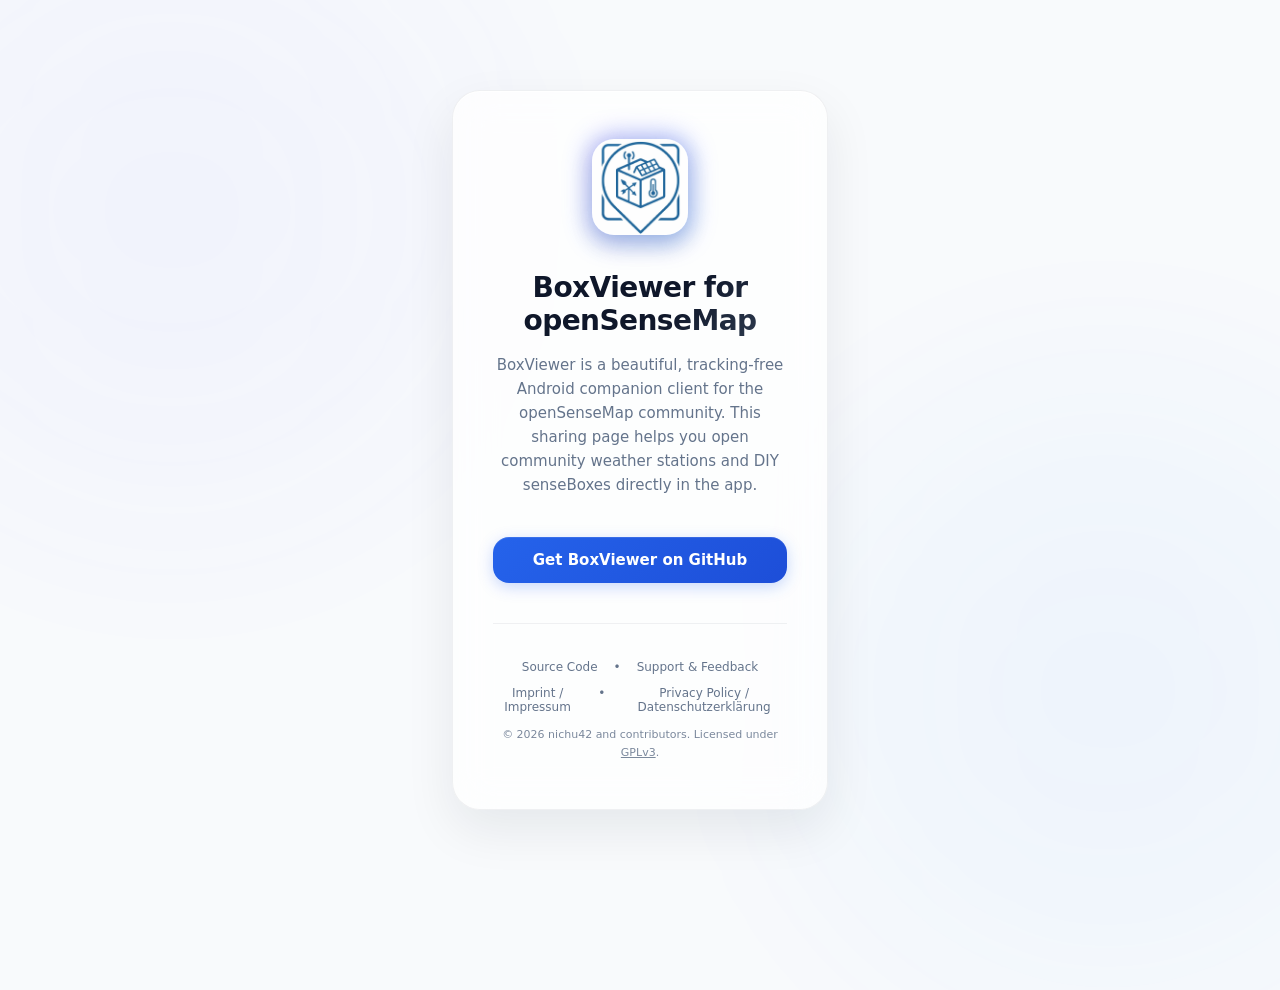
==== share/index.html @ 09bb4fe3 "Add boxviewer.app static website and deploy workflow - Add static product website under site/ (templ" ====
<!DOCTYPE html>
<html lang="en">
<head>
    <meta charset="UTF-8">
    <meta name="viewport" content="width=device-width, initial-scale=1.0">
    <meta http-equiv="Content-Security-Policy" content="default-src 'none'; img-src 'self'; style-src 'self'; script-src 'self'; base-uri 'none'; form-action 'none';">
    <title>BoxViewer | senseBox Sharing</title>

    <link rel="icon" type="image/webp" href="logo.webp">
    <link rel="stylesheet" href="styles.css">

    <!-- Open Graph Metadata for Social Previews -->
    <meta property="og:title" content="BoxViewer - senseBox Sharing">
    <meta property="og:description" content="View live sensor data from this senseBox in the BoxViewer app.">
    <meta property="og:image" content="https://share.boxviewer.app/logo.webp">
    <meta property="og:type" content="website">

    <style>
        :root {
            --bg-color: #f8fafc;
            --card-bg: rgba(255, 255, 255, 0.75);
            --card-border: rgba(15, 23, 42, 0.06);
            --card-shadow: 0 20px 50px rgba(15, 23, 42, 0.08), inset 0 1px 0 rgba(255, 255, 255, 0.9);
            --text-primary: #0f172a;
            --text-secondary: #64748b;
            --text-gradient: linear-gradient(135deg, #0f172a 60%, #334155 100%);
            --primary-accent: #2563eb;
            --primary-accent-glow: rgba(37, 99, 235, 0.25);
            --logo-shadow: 0 10px 25px rgba(15, 23, 42, 0.12);
            --footer-border: rgba(15, 23, 42, 0.06);
            --spinner-border: rgba(15, 23, 42, 0.08);
            --tag-bg: rgba(15, 23, 42, 0.03);
            --glow-color-1: rgba(99, 102, 241, 0.06);
            --glow-color-2: rgba(59, 130, 246, 0.06);
        }

        @media (prefers-color-scheme: dark) {
            :root {
                --bg-color: #0b0f19;
                --card-bg: rgba(255, 255, 255, 0.03);
                --card-border: rgba(255, 255, 255, 0.08);
                --card-shadow: 0 20px 50px rgba(0, 0, 0, 0.3), inset 0 1px 0 rgba(255, 255, 255, 0.1);
                --text-primary: #ffffff;
                --text-secondary: #94a3b8;
                --text-gradient: linear-gradient(135deg, #ffffff 60%, #cbd5e1 100%);
                --primary-accent: #3b82f6;
                --primary-accent-glow: rgba(59, 130, 246, 0.5);
                --logo-shadow: 0 10px 25px rgba(0, 0, 0, 0.4);
                --footer-border: rgba(255, 255, 255, 0.05);
                --spinner-border: rgba(255, 255, 255, 0.1);
                --tag-bg: rgba(255, 255, 255, 0.04);
                --glow-color-1: rgba(99, 102, 241, 0.15);
                --glow-color-2: rgba(59, 130, 246, 0.15);
            }
        }

        * {
            box-sizing: border-box;
            margin: 0;
            padding: 0;
        }

        body {
            font-family: system-ui, -apple-system, BlinkMacSystemFont, "Segoe UI", Roboto, Helvetica, Arial, sans-serif;
            background-color: var(--bg-color);
            color: var(--text-primary);
            min-height: 100vh;
            display: flex;
            align-items: center;
            justify-content: center;
            overflow: hidden;
            position: relative;
            transition: background-color 0.4s ease, color 0.4s ease;
        }

        /* Animated background glows */
        .ambient-glow {
            position: absolute;
            width: 600px;
            height: 600px;
            border-radius: 50%;
            filter: blur(120px);
            z-index: 0;
            pointer-events: none;
            opacity: 0.8;
            transition: background 0.4s ease;
        }

        .glow-1 {
            background: var(--glow-color-1);
            top: -10%;
            left: -10%;
            animation: floatGlow1 20s infinite alternate ease-in-out;
        }

        .glow-2 {
            background: var(--glow-color-2);
            bottom: -10%;
            right: -10%;
            animation: floatGlow2 20s infinite alternate ease-in-out;
        }

        @keyframes floatGlow1 {
            0% { transform: translate(0, 0) scale(1); }
            100% { transform: translate(100px, 50px) scale(1.2); }
        }

        @keyframes floatGlow2 {
            0% { transform: translate(0, 0) scale(1.2); }
            100% { transform: translate(-100px, -50px) scale(1); }
        }

        .container {
            position: relative;
            z-index: 1;
            width: 100%;
            max-width: 440px;
            padding: 2rem;
        }

        .card {
            background: var(--card-bg);
            border: 1px solid var(--card-border);
            backdrop-filter: blur(20px);
            -webkit-backdrop-filter: blur(20px);
            border-radius: 28px;
            padding: 3rem 2.5rem;
            text-align: center;
            box-shadow: var(--card-shadow);
            animation: cardAppear 0.8s cubic-bezier(0.16, 1, 0.3, 1) forwards;
            opacity: 0;
            transform: translateY(20px);
            transition: background 0.4s ease, border-color 0.4s ease, box-shadow 0.4s ease;
        }

        @keyframes cardAppear {
            to {
                opacity: 1;
                transform: translateY(0);
            }
        }

        .logo-container {
            position: relative;
            display: inline-block;
            margin-bottom: 2rem;
        }

        .logo {
            width: 96px;
            height: 96px;
            border-radius: 22px;
            position: relative;
            z-index: 2;
            box-shadow: var(--logo-shadow);
            animation: logoPulse 4s infinite ease-in-out;
            transition: box-shadow 0.4s ease;
        }

        .logo-glow {
            position: absolute;
            top: -4px;
            left: -4px;
            right: -4px;
            bottom: -4px;
            background: linear-gradient(135deg, #6366f1, #3b82f6);
            border-radius: 26px;
            filter: blur(12px);
            z-index: 1;
            opacity: 0.5;
            animation: glowPulse 4s infinite ease-in-out;
        }

        @keyframes logoPulse {
            0%, 100% { transform: translateY(0); }
            50% { transform: translateY(-6px); }
        }

        @keyframes glowPulse {
            0%, 100% { opacity: 0.4; transform: scale(1); }
            50% { opacity: 0.7; transform: scale(1.05); }
        }

        h1 {
            font-size: 28px;
            font-weight: 700;
            margin-bottom: 1rem;
            letter-spacing: -0.02em;
            background: var(--text-gradient);
            -webkit-background-clip: text;
            -webkit-text-fill-color: transparent;
        }

        p {
            font-size: 15px;
            color: var(--text-secondary);
            line-height: 1.6;
            margin-bottom: 2.5rem;
            font-weight: 300;
            transition: color 0.4s ease;
        }

        /* Loading spinner element */
        .spinner {
            width: 24px;
            height: 24px;
            border: 2.5px solid var(--spinner-border);
            border-top: 2.5px solid var(--primary-accent);
            border-radius: 50%;
            margin: 0 auto 2rem auto;
            animation: spin 1s linear infinite;
            display: none;
            transition: border-color 0.4s ease;
        }

        @keyframes spin {
            to { transform: rotate(360deg); }
        }

        .btn {
            display: flex;
            align-items: center;
            justify-content: center;
            width: 100%;
            background: linear-gradient(135deg, #2563eb, #1d4ed8);
            color: white;
            padding: 14px 28px;
            border-radius: 16px;
            text-decoration: none;
            font-weight: 600;
            font-size: 15px;
            transition: all 0.3s cubic-bezier(0.16, 1, 0.3, 1);
            box-shadow: 0 4px 15px var(--primary-accent-glow), inset 0 1px 0 rgba(255, 255, 255, 0.1);
        }

        .btn:hover {
            transform: translateY(-2px);
            box-shadow: 0 8px 25px var(--primary-accent-glow), inset 0 1px 0 rgba(255, 255, 255, 0.2);
            background: linear-gradient(135deg, #3b82f6, #2563eb);
        }

        .btn:active {
            transform: translateY(0);
        }

        .install-link {
            display: inline-block;
            margin-top: 1.5rem;
            color: var(--primary-accent);
            text-decoration: none;
            font-size: 14px;
            font-weight: 600;
            transition: color 0.2s ease, opacity 0.2s ease;
        }

        .install-link:hover {
            opacity: 0.85;
            text-decoration: underline;
        }

        .footer {
            margin-top: 2.5rem;
            font-size: 12px;
            color: var(--text-secondary);
            border-top: 1px solid var(--footer-border);
            padding-top: 1.5rem;
            font-weight: 300;
            transition: border-top-color 0.4s ease, color 0.4s ease;
        }

        .footer p {
            margin-bottom: 0;
            font-size: 12px;
        }

        .footer .copyright {
            margin-top: 0.75rem;
            font-size: 11px;
            opacity: 0.85;
        }

        .footer .copyright a {
            color: var(--text-secondary);
            text-decoration: underline;
            transition: color 0.2s ease;
        }

        .footer .copyright a:hover {
            color: var(--text-primary);
        }

        .footer-links {
            margin-top: 0.75rem;
            display: flex;
            justify-content: center;
            gap: 1rem;
        }

        .footer-links a, .footer-links span {
            color: var(--text-secondary);
            text-decoration: none;
            transition: color 0.2s ease;
        }

        .footer-links a:hover {
            color: var(--text-primary);
            text-decoration: underline;
        }
    </style>
</head>
<body>
    <div class="ambient-glow glow-1"></div>
    <div class="ambient-glow glow-2"></div>

    <div class="container">
        <main class="card">
            <div class="logo-container">
                <div class="logo-glow"></div>
                <img src="logo.webp" alt="BoxViewer Logo" class="logo">
            </div>

            <h1>BoxViewer for openSenseMap</h1>

            <div class="spinner" id="loading-spinner"></div>

            <p id="status-text">BoxViewer is a beautiful, tracking-free Android companion client. Loading shared senseBox station...</p>

            <a href="https://github.com/nichu42/boxviewer" class="btn" id="action-btn">Get BoxViewer on GitHub</a>

            <footer class="footer">
                <div class="footer-links">
                    <a href="https://github.com/nichu42/boxviewer">Source Code</a>
                    <span>•</span>
                    <a href="https://github.com/nichu42/boxviewer/issues">Support &amp; Feedback</a>
                </div>
                <div class="footer-links" style="margin-top: 0.5rem;">
                    <a href="https://github.com/nichu42/boxviewer/blob/main/PRIVACY.md#imprint" target="_blank" rel="noopener noreferrer">Imprint / Impressum</a>
                    <span>•</span>
                    <a href="https://github.com/nichu42/boxviewer/blob/main/PRIVACY.md#privacy" target="_blank" rel="noopener noreferrer">Privacy Policy / Datenschutzerklärung</a>
                </div>
                <p class="copyright">&copy; 2026 nichu42 and contributors. Licensed under <a href="https://github.com/nichu42/boxviewer/blob/main/LICENSE" target="_blank" rel="noopener noreferrer">GPLv3</a>.</p>
            </footer>
        </main>
    </div>

    <script src="app.js"></script>
</body>
</html>
---- share/styles.css ----
:root {
    --bg-color: #f8fafc;
    --card-bg: rgba(255, 255, 255, 0.75);
    --card-border: rgba(15, 23, 42, 0.06);
    --card-shadow: 0 20px 50px rgba(15, 23, 42, 0.08), inset 0 1px 0 rgba(255, 255, 255, 0.9);
    --text-primary: #0f172a;
    --text-secondary: #64748b;
    --text-gradient: linear-gradient(135deg, #0f172a 60%, #334155 100%);
    --primary-accent: #2563eb;
    --primary-accent-glow: rgba(37, 99, 235, 0.25);
    --logo-shadow: 0 10px 25px rgba(15, 23, 42, 0.12);
    --footer-border: rgba(15, 23, 42, 0.06);
    --spinner-border: rgba(15, 23, 42, 0.08);
    --tag-bg: rgba(15, 23, 42, 0.03);
    --glow-color-1: rgba(99, 102, 241, 0.06);
    --glow-color-2: rgba(59, 130, 246, 0.06);
}

@media (prefers-color-scheme: dark) {
    :root {
        --bg-color: #0b0f19;
        --card-bg: rgba(255, 255, 255, 0.03);
        --card-border: rgba(255, 255, 255, 0.08);
        --card-shadow: 0 20px 50px rgba(0, 0, 0, 0.3), inset 0 1px 0 rgba(255, 255, 255, 0.1);
        --text-primary: #ffffff;
        --text-secondary: #94a3b8;
        --text-gradient: linear-gradient(135deg, #ffffff 60%, #cbd5e1 100%);
        --primary-accent: #3b82f6;
        --primary-accent-glow: rgba(59, 130, 246, 0.5);
        --logo-shadow: 0 10px 25px rgba(0, 0, 0, 0.4);
        --footer-border: rgba(255, 255, 255, 0.05);
        --spinner-border: rgba(255, 255, 255, 0.1);
        --tag-bg: rgba(255, 255, 255, 0.04);
        --glow-color-1: rgba(99, 102, 241, 0.15);
        --glow-color-2: rgba(59, 130, 246, 0.15);
    }
}

* {
    box-sizing: border-box;
    margin: 0;
    padding: 0;
}

body {
    font-family: system-ui, -apple-system, BlinkMacSystemFont, "Segoe UI", Roboto, Helvetica, Arial, sans-serif;
    background-color: var(--bg-color);
    color: var(--text-primary);
    min-height: 100vh;
    display: flex;
    align-items: center;
    justify-content: center;
    overflow: hidden;
    position: relative;
    transition: background-color 0.4s ease, color 0.4s ease;
}

/* Animated background glows */
.ambient-glow {
    position: absolute;
    width: 600px;
    height: 600px;
    border-radius: 50%;
    filter: blur(120px);
    z-index: 0;
    pointer-events: none;
    opacity: 0.8;
    transition: background 0.4s ease;
}

.glow-1 {
    background: var(--glow-color-1);
    top: -10%;
    left: -10%;
    animation: floatGlow1 20s infinite alternate ease-in-out;
}

.glow-2 {
    background: var(--glow-color-2);
    bottom: -10%;
    right: -10%;
    animation: floatGlow2 20s infinite alternate ease-in-out;
}

@keyframes floatGlow1 {
    0% { transform: translate(0, 0) scale(1); }
    100% { transform: translate(100px, 50px) scale(1.2); }
}

@keyframes floatGlow2 {
    0% { transform: translate(0, 0) scale(1.2); }
    100% { transform: translate(-100px, -50px) scale(1); }
}

.container {
    position: relative;
    z-index: 1;
    width: 100%;
    max-width: 440px;
    padding: 2rem;
}

.card {
    background: var(--card-bg);
    border: 1px solid var(--card-border);
    backdrop-filter: blur(20px);
    -webkit-backdrop-filter: blur(20px);
    border-radius: 28px;
    padding: 3rem 2.5rem;
    text-align: center;
    box-shadow: var(--card-shadow);
    animation: cardAppear 0.8s cubic-bezier(0.16, 1, 0.3, 1) forwards;
    opacity: 0;
    transform: translateY(20px);
    transition: background 0.4s ease, border-color 0.4s ease, box-shadow 0.4s ease;
}

@keyframes cardAppear {
    to {
        opacity: 1;
        transform: translateY(0);
    }
}

.logo-container {
    position: relative;
    display: inline-block;
    margin-bottom: 2rem;
}

.logo {
    width: 96px;
    height: 96px;
    border-radius: 22px;
    position: relative;
    z-index: 2;
    box-shadow: var(--logo-shadow);
    animation: logoPulse 4s infinite ease-in-out;
    transition: box-shadow 0.4s ease;
}

.logo-glow {
    position: absolute;
    top: -4px;
    left: -4px;
    right: -4px;
    bottom: -4px;
    background: linear-gradient(135deg, #6366f1, #3b82f6);
    border-radius: 26px;
    filter: blur(12px);
    z-index: 1;
    opacity: 0.5;
    animation: glowPulse 4s infinite ease-in-out;
}

@keyframes logoPulse {
    0%, 100% { transform: translateY(0); }
    50% { transform: translateY(-6px); }
}

@keyframes glowPulse {
    0%, 100% { opacity: 0.4; transform: scale(1); }
    50% { opacity: 0.7; transform: scale(1.05); }
}

h1 {
    font-size: 28px;
    font-weight: 700;
    margin-bottom: 1rem;
    letter-spacing: -0.02em;
    background: var(--text-gradient);
    -webkit-background-clip: text;
    -webkit-text-fill-color: transparent;
}

p {
    font-size: 15px;
    color: var(--text-secondary);
    line-height: 1.6;
    margin-bottom: 2.5rem;
    font-weight: 300;
    transition: color 0.4s ease;
}

/* Loading spinner element */
.spinner {
    width: 24px;
    height: 24px;
    border: 2.5px solid var(--spinner-border);
    border-top: 2.5px solid var(--primary-accent);
    border-radius: 50%;
    margin: 0 auto 2rem auto;
    animation: spin 1s linear infinite;
    display: none;
    transition: border-color 0.4s ease;
}

@keyframes spin {
    to { transform: rotate(360deg); }
}

.btn {
    display: flex;
    align-items: center;
    justify-content: center;
    width: 100%;
    background: linear-gradient(135deg, #2563eb, #1d4ed8);
    color: white;
    padding: 14px 28px;
    border-radius: 16px;
    text-decoration: none;
    font-weight: 600;
    font-size: 15px;
    transition: all 0.3s cubic-bezier(0.16, 1, 0.3, 1);
    box-shadow: 0 4px 15px var(--primary-accent-glow), inset 0 1px 0 rgba(255, 255, 255, 0.1);
}

.btn:hover {
    transform: translateY(-2px);
    box-shadow: 0 8px 25px var(--primary-accent-glow), inset 0 1px 0 rgba(255, 255, 255, 0.2);
    background: linear-gradient(135deg, #3b82f6, #2563eb);
}

.btn:active {
    transform: translateY(0);
}

.install-link {
    display: inline-block;
    margin-top: 1.5rem;
    color: var(--primary-accent);
    text-decoration: none;
    font-size: 14px;
    font-weight: 600;
    transition: color 0.2s ease, opacity 0.2s ease;
}

.install-link:hover {
    opacity: 0.85;
    text-decoration: underline;
}

.footer {
    margin-top: 2.5rem;
    font-size: 12px;
    color: var(--text-secondary);
    border-top: 1px solid var(--footer-border);
    padding-top: 1.5rem;
    font-weight: 300;
    transition: border-top-color 0.4s ease, color 0.4s ease;
}

.footer p {
    margin-bottom: 0;
    font-size: 12px;
}

.footer .copyright {
    margin-top: 0.75rem;
    font-size: 11px;
    opacity: 0.85;
}

.footer .copyright a {
    color: var(--text-secondary);
    text-decoration: underline;
    transition: color 0.2s ease;
}

.footer .copyright a:hover {
    color: var(--text-primary);
}

.footer-links {
    margin-top: 0.75rem;
    display: flex;
    justify-content: center;
    gap: 1rem;
}

.footer-links a, .footer-links span {
    color: var(--text-secondary);
    text-decoration: none;
    transition: color 0.2s ease;
}

.footer-links a:hover {
    color: var(--text-primary);
    text-decoration: underline;
}
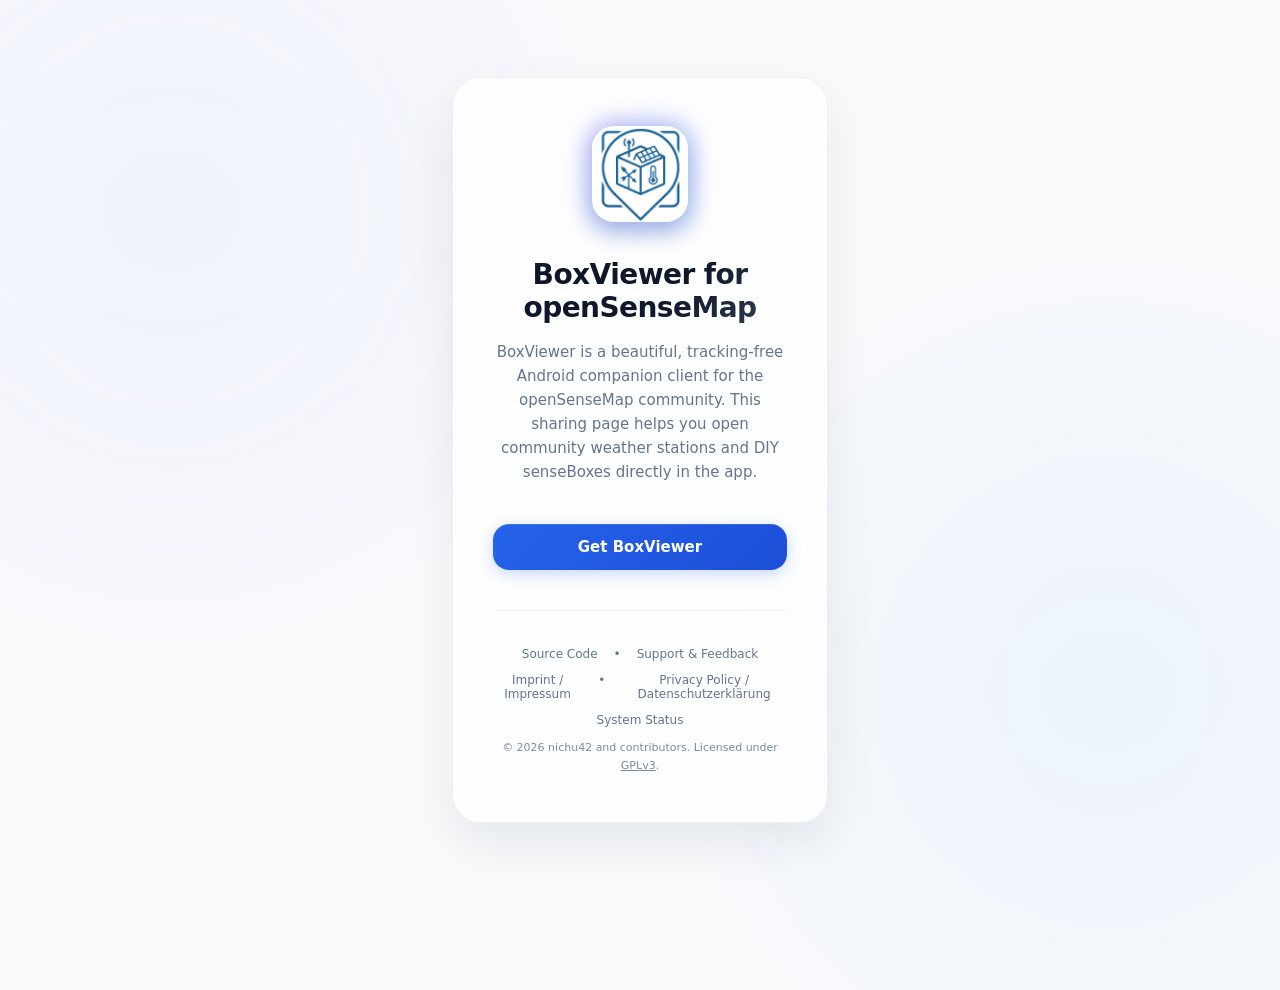
==== commit 1b837c44: "feat: add System Status link (Phare) to About, website and share page (0.56) - About Data & Attribut" ====
--- a/share/index.html
+++ b/share/index.html
@@ -325,7 +325,7 @@
 
             <p id="status-text">BoxViewer is a beautiful, tracking-free Android companion client. Loading shared senseBox station...</p>
 
-            <a href="https://github.com/nichu42/boxviewer" class="btn" id="action-btn">Get BoxViewer on GitHub</a>
+            <a href="https://boxviewer.app" class="btn" id="action-btn">Get BoxViewer</a>
 
             <footer class="footer">
                 <div class="footer-links">
@@ -338,6 +338,9 @@
                     <span>•</span>
                     <a href="https://github.com/nichu42/boxviewer/blob/main/PRIVACY.md#privacy" target="_blank" rel="noopener noreferrer">Privacy Policy / Datenschutzerklärung</a>
                 </div>
+                <div class="footer-links" style="margin-top: 0.5rem;">
+                    <a href="https://status.boxviewer.app" target="_blank" rel="noopener noreferrer">System Status</a>
+                </div>
                 <p class="copyright">&copy; 2026 nichu42 and contributors. Licensed under <a href="https://github.com/nichu42/boxviewer/blob/main/LICENSE" target="_blank" rel="noopener noreferrer">GPLv3</a>.</p>
             </footer>
         </main>
